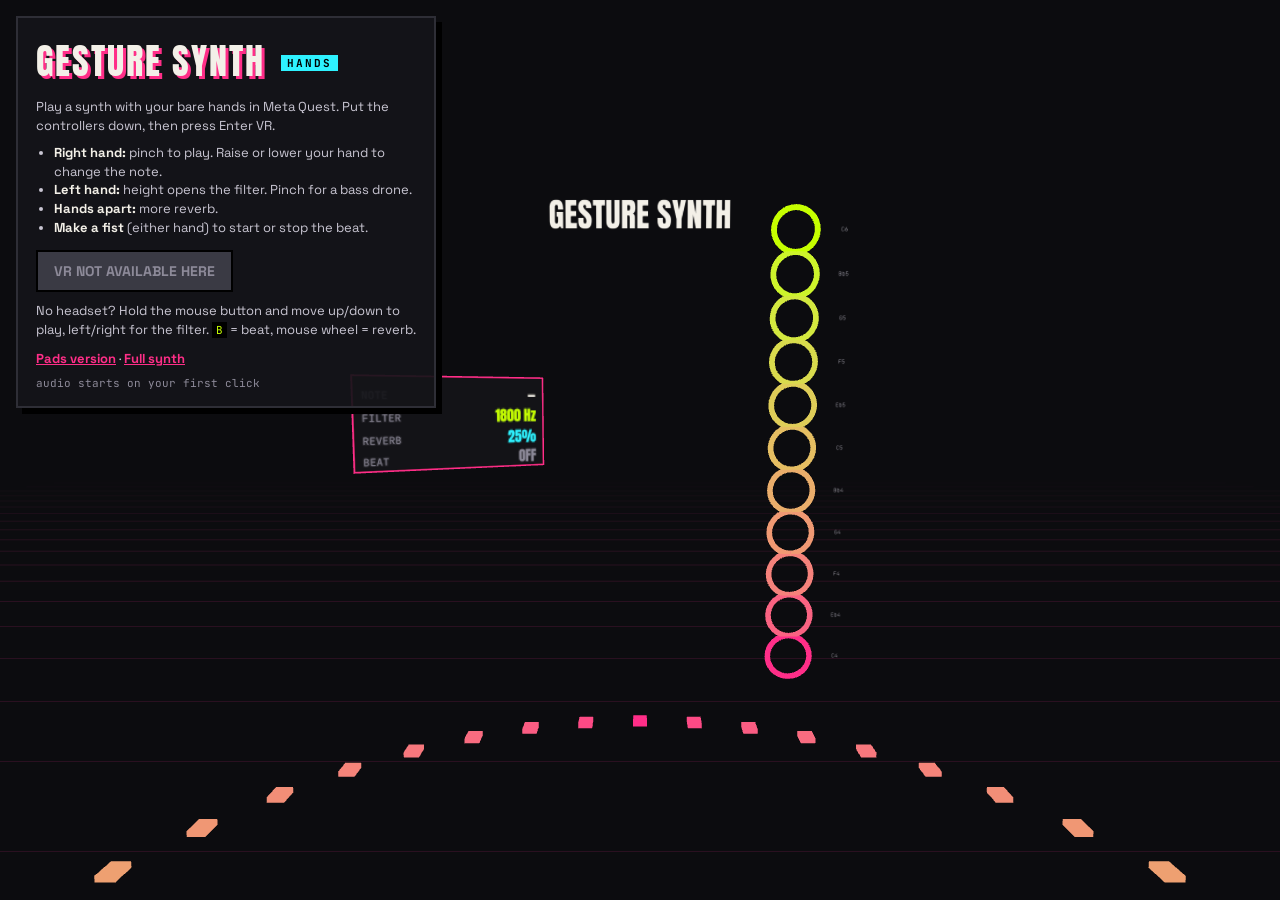
==== gesture.html @ bfd5ba0b "Add Gesture Synth (hands-only WebXR) + shared XR audio" ====
<!DOCTYPE html>
<html lang="en">
<head>
<meta charset="UTF-8" />
<meta name="viewport" content="width=device-width, initial-scale=1.0" />
<title>Gesture Synth · RIOT//BOX XR</title>
<meta name="description" content="Play a synth with your bare hands in Meta Quest: pinch to play, raise your hand for higher notes, your other hand shapes the filter and reverb, make a fist to start the beat." />
<link rel="preconnect" href="https://fonts.googleapis.com" />
<link rel="preconnect" href="https://fonts.gstatic.com" crossorigin />
<link href="https://fonts.googleapis.com/css2?family=Anton&family=JetBrains+Mono:wght@400;700&family=Space+Grotesk:wght@400;700&display=swap" rel="stylesheet" />
<style>
  html, body { margin: 0; height: 100%; background: #0c0c0f; color: #f3f0e8; font-family: "Space Grotesk", sans-serif; overflow: hidden; }
  #scene { position: fixed; inset: 0; }
  .overlay { position: fixed; left: 16px; top: 16px; max-width: 380px; padding: 16px 18px; background: rgba(21,21,25,.92); border: 2px solid #2e2e36; box-shadow: 6px 6px 0 #000; }
  h1 { margin: 0; font-family: "Anton", Impact, sans-serif; font-weight: 400; font-size: 36px; letter-spacing: 2px; text-shadow: 3px 3px 0 #ff2e88; }
  .tag { display: inline-block; margin-left: 6px; padding: 1px 6px; font: 700 11px "JetBrains Mono", monospace; background: #2ef2ff; color: #000; vertical-align: middle; text-shadow: none; }
  p, li { font-size: 13px; line-height: 1.45; color: #c9c6d3; }
  p { margin: 10px 0 0; }
  ul { margin: 8px 0 0; padding-left: 18px; }
  strong { color: #f3f0e8; }
  button { margin-top: 12px; padding: 10px 16px; font: 700 14px "Space Grotesk", sans-serif; text-transform: uppercase; background: #c6ff00; color: #000; border: 2px solid #000; box-shadow: 4px 4px 0 #ff2e88; cursor: pointer; }
  button:disabled { background: #3a3a44; color: #8d8a99; box-shadow: none; cursor: not-allowed; }
  a { color: #ff2e88; font-weight: 700; }
  code { font: 11px "JetBrains Mono", monospace; background: #000; color: #c6ff00; padding: 1px 4px; }
  #status { font-family: "JetBrains Mono", monospace; font-size: 11px; color: #8d8a99; margin-top: 8px; }
</style>
</head>
<body>
  <div id="scene"></div>
  <div class="overlay" id="overlay">
    <h1>GESTURE SYNTH <span class="tag">HANDS</span></h1>
    <p>Play a synth with your bare hands in Meta Quest. Put the controllers down, then press Enter VR.</p>
    <ul>
      <li><strong>Right hand:</strong> pinch to play. Raise or lower your hand to change the note.</li>
      <li><strong>Left hand:</strong> height opens the filter. Pinch for a bass drone.</li>
      <li><strong>Hands apart:</strong> more reverb.</li>
      <li><strong>Make a fist</strong> (either hand) to start or stop the beat.</li>
    </ul>
    <button id="enterVR" disabled>Checking VR…</button>
    <p>No headset? Hold the mouse button and move up/down to play, left/right for the filter. <code>B</code> = beat, mouse wheel = reverb.</p>
    <p><a href="xr.html">Pads version</a> · <a href="index.html">Full synth</a></p>
    <div id="status">audio starts on your first click</div>
  </div>
  <script type="module" src="gesture.js"></script>
</body>
</html>
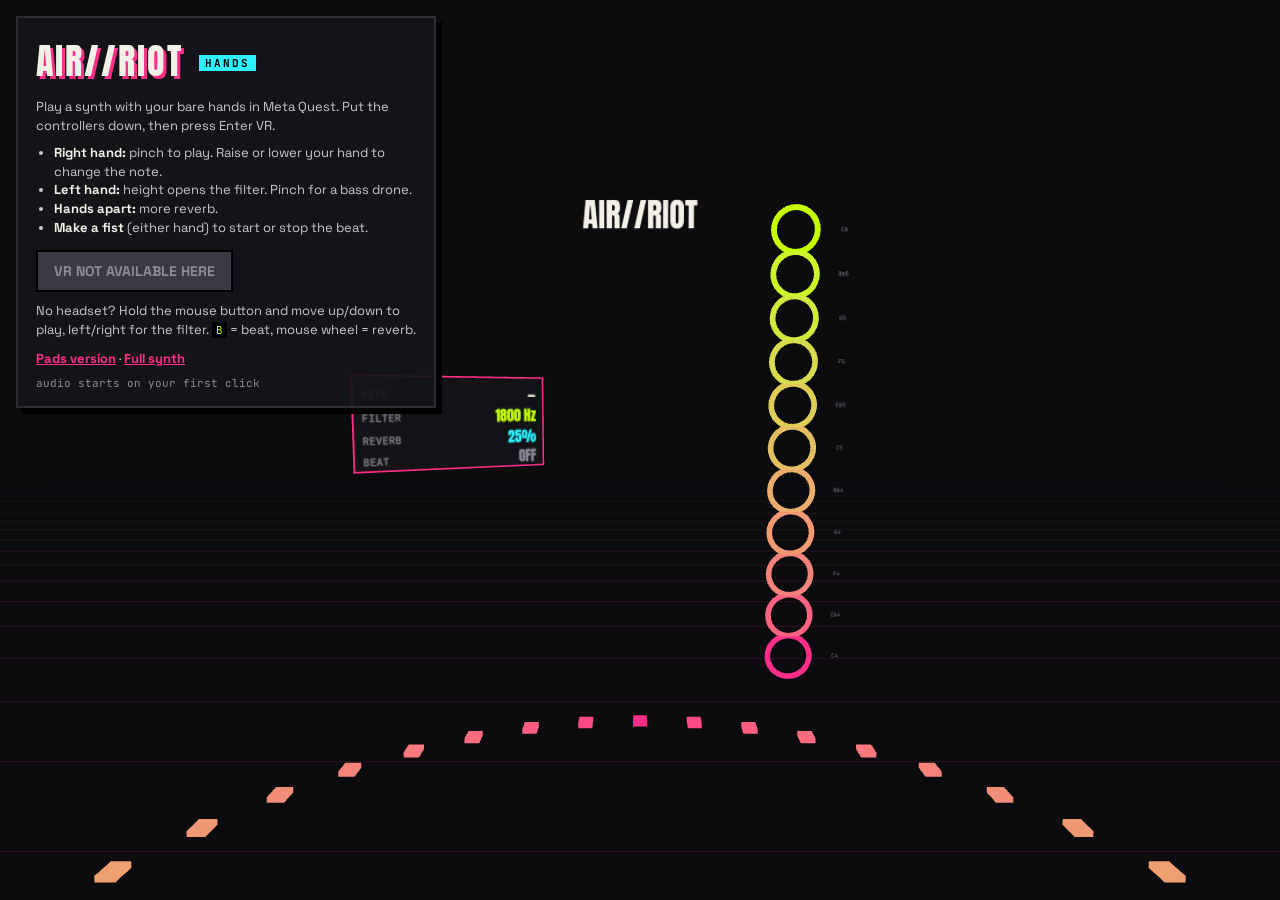
==== commit 78aed518: "XR: LATCH button; Gesture Synth renamed AIR//RIOT" ====
--- a/gesture.html
+++ b/gesture.html
@@ -3,7 +3,7 @@
 <head>
 <meta charset="UTF-8" />
 <meta name="viewport" content="width=device-width, initial-scale=1.0" />
-<title>Gesture Synth · RIOT//BOX XR</title>
+<title>AIR//RIOT · Play RIOT//BOX with your bare hands</title>
 <meta name="description" content="Play a synth with your bare hands in Meta Quest: pinch to play, raise your hand for higher notes, your other hand shapes the filter and reverb, make a fist to start the beat." />
 <link rel="preconnect" href="https://fonts.googleapis.com" />
 <link rel="preconnect" href="https://fonts.gstatic.com" crossorigin />
@@ -28,7 +28,7 @@
 <body>
   <div id="scene"></div>
   <div class="overlay" id="overlay">
-    <h1>GESTURE SYNTH <span class="tag">HANDS</span></h1>
+    <h1>AIR//RIOT <span class="tag">HANDS</span></h1>
     <p>Play a synth with your bare hands in Meta Quest. Put the controllers down, then press Enter VR.</p>
     <ul>
       <li><strong>Right hand:</strong> pinch to play. Raise or lower your hand to change the note.</li>
